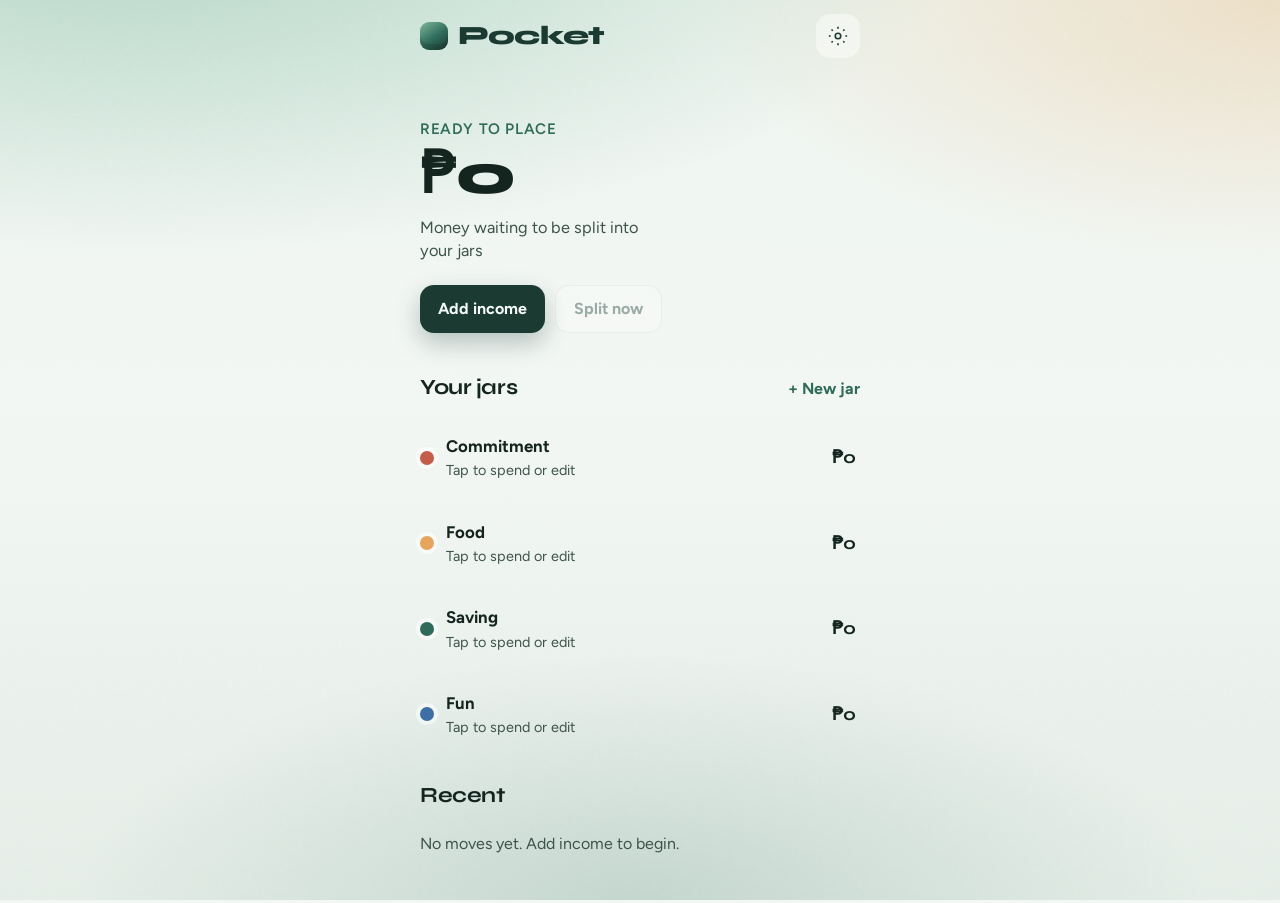
==== pocket/index.html @ 96107fcc "Add Pocket: mobile income splitter for jars (commitment, food, saving) Phone-first PWA that lets you" ====
<!DOCTYPE html>
<html lang="en">
<head>
  <meta charset="UTF-8" />
  <meta name="viewport" content="width=device-width, initial-scale=1, viewport-fit=cover" />
  <meta name="theme-color" content="#1a3a32" />
  <meta name="apple-mobile-web-app-capable" content="yes" />
  <meta name="apple-mobile-web-app-status-bar-style" content="black-translucent" />
  <meta name="description" content="Pocket — split your income into commitments, food, savings, and more." />
  <link rel="manifest" href="manifest.json" />
  <link rel="icon" href="icons/icon.svg" type="image/svg+xml" />
  <link rel="apple-touch-icon" href="icons/icon-180.png" />
  <link rel="preconnect" href="https://fonts.googleapis.com" />
  <link rel="preconnect" href="https://fonts.gstatic.com" crossorigin />
  <link href="https://fonts.googleapis.com/css2?family=Figtree:wght@400;500;600;700&family=Syne:wght@600;700;800&display=swap" rel="stylesheet" />
  <link rel="stylesheet" href="css/styles.css" />
  <title>Pocket</title>
</head>
<body>
  <div class="atmosphere" aria-hidden="true"></div>

  <header class="topbar">
    <div class="brand">
      <span class="brand-mark" aria-hidden="true"></span>
      <h1 class="brand-name">Pocket</h1>
    </div>
    <button type="button" class="icon-btn" id="btn-settings" aria-label="Settings">
      <svg width="22" height="22" viewBox="0 0 24 24" fill="none" stroke="currentColor" stroke-width="1.75">
        <circle cx="12" cy="12" r="3"/>
        <path d="M12 2v2M12 20v2M4.9 4.9l1.4 1.4M17.7 17.7l1.4 1.4M2 12h2M20 12h2M4.9 19.1l1.4-1.4M17.7 6.3l1.4-1.4"/>
      </svg>
    </button>
  </header>

  <main class="shell">
    <!-- HOME -->
    <section id="view-home" class="view is-active">
      <div class="hero">
        <p class="hero-label">Ready to place</p>
        <p class="hero-amount" id="unallocated-display">₱0</p>
        <p class="hero-sub">Money waiting to be split into your jars</p>
        <div class="hero-actions">
          <button type="button" class="btn btn-primary" id="btn-add-income">Add income</button>
          <button type="button" class="btn btn-ghost" id="btn-allocate" disabled>Split now</button>
        </div>
      </div>

      <section class="jars-section" aria-labelledby="jars-heading">
        <div class="section-head">
          <h2 id="jars-heading">Your jars</h2>
          <button type="button" class="text-btn" id="btn-add-jar">+ New jar</button>
        </div>
        <ul class="jar-list" id="jar-list"></ul>
      </section>

      <section class="activity-section" aria-labelledby="activity-heading">
        <div class="section-head">
          <h2 id="activity-heading">Recent</h2>
        </div>
        <ul class="activity-list" id="activity-list"></ul>
      </section>
    </section>

    <!-- ADD INCOME -->
    <section id="view-income" class="view">
      <button type="button" class="back-btn" data-back="home">← Back</button>
      <h2 class="view-title">Add income</h2>
      <p class="view-sub">Paycheck, side hustle, gift — drop it in first, then split.</p>
      <form id="form-income" class="stack-form">
        <label class="field">
          <span>Amount</span>
          <input type="number" id="income-amount" inputmode="decimal" min="0.01" step="0.01" placeholder="0.00" required />
        </label>
        <label class="field">
          <span>Note <em>(optional)</em></span>
          <input type="text" id="income-note" maxlength="80" placeholder="e.g. Mid-month salary" />
        </label>
        <button type="submit" class="btn btn-primary btn-block">Add to Pocket</button>
      </form>
    </section>

    <!-- ALLOCATE -->
    <section id="view-allocate" class="view">
      <button type="button" class="back-btn" data-back="home">← Back</button>
      <h2 class="view-title">Split money</h2>
      <p class="view-sub">Move from ready-to-place into your jars. Leave some unallocated if you want.</p>
      <p class="alloc-remaining">Still to place: <strong id="alloc-remaining">₱0</strong></p>
      <form id="form-allocate" class="stack-form">
        <div id="allocate-fields"></div>
        <button type="submit" class="btn btn-primary btn-block">Confirm split</button>
      </form>
      <button type="button" class="text-btn evenly" id="btn-split-evenly">Split evenly across jars</button>
    </section>

    <!-- JAR DETAIL -->
    <section id="view-jar" class="view">
      <button type="button" class="back-btn" data-back="home">← Back</button>
      <div class="jar-hero">
        <span class="jar-swatch" id="jar-detail-swatch"></span>
        <h2 class="view-title" id="jar-detail-name">Jar</h2>
        <p class="jar-balance" id="jar-detail-balance">₱0</p>
      </div>
      <div class="hero-actions">
        <button type="button" class="btn btn-primary" id="btn-spend">Log spend</button>
        <button type="button" class="btn btn-ghost" id="btn-edit-jar">Edit jar</button>
      </div>
      <ul class="activity-list" id="jar-activity-list"></ul>
    </section>

    <!-- SPEND -->
    <section id="view-spend" class="view">
      <button type="button" class="back-btn" data-back="jar">← Back</button>
      <h2 class="view-title">Log spend</h2>
      <p class="view-sub" id="spend-from-label">From jar</p>
      <form id="form-spend" class="stack-form">
        <label class="field">
          <span>Amount</span>
          <input type="number" id="spend-amount" inputmode="decimal" min="0.01" step="0.01" placeholder="0.00" required />
        </label>
        <label class="field">
          <span>What for <em>(optional)</em></span>
          <input type="text" id="spend-note" maxlength="80" placeholder="e.g. Groceries" />
        </label>
        <button type="submit" class="btn btn-primary btn-block">Record spend</button>
      </form>
    </section>

    <!-- EDIT / NEW JAR -->
    <section id="view-jar-form" class="view">
      <button type="button" class="back-btn" data-back="home">← Back</button>
      <h2 class="view-title" id="jar-form-title">New jar</h2>
      <form id="form-jar" class="stack-form">
        <input type="hidden" id="jar-edit-id" value="" />
        <label class="field">
          <span>Name</span>
          <input type="text" id="jar-name" maxlength="40" placeholder="e.g. Commitment" required />
        </label>
        <fieldset class="field color-field">
          <legend>Color</legend>
          <div class="color-picks" id="color-picks"></div>
        </fieldset>
        <button type="submit" class="btn btn-primary btn-block">Save jar</button>
        <button type="button" class="btn btn-danger btn-block is-hidden" id="btn-delete-jar">Delete jar</button>
      </form>
    </section>

    <!-- SETTINGS -->
    <section id="view-settings" class="view">
      <button type="button" class="back-btn" data-back="home">← Back</button>
      <h2 class="view-title">Settings</h2>
      <form id="form-settings" class="stack-form">
        <label class="field">
          <span>Currency symbol</span>
          <input type="text" id="currency-symbol" maxlength="3" placeholder="₱" />
        </label>
        <button type="submit" class="btn btn-primary btn-block">Save</button>
      </form>
      <div class="settings-block">
        <h3>On your phone</h3>
        <p>Open this page in Safari or Chrome, then use <strong>Add to Home Screen</strong>. Pocket works offline after the first visit.</p>
      </div>
      <button type="button" class="btn btn-danger btn-block" id="btn-reset">Reset all data</button>
    </section>
  </main>

  <div id="toast" class="toast" role="status" aria-live="polite"></div>

  <script src="js/app.js"></script>
</body>
</html>
---- pocket/css/styles.css ----
:root {
  --ink: #14241f;
  --ink-soft: #3d534b;
  --paper: #f3f7f4;
  --paper-2: #e7efe9;
  --leaf: #1a3a32;
  --leaf-mid: #2f6b5a;
  --mint: #7eb89f;
  --sun: #e8a45a;
  --coral: #c45c4a;
  --line: rgba(20, 36, 31, 0.12);
  --shadow: 0 18px 40px rgba(20, 36, 31, 0.12);
  --radius: 18px;
  --safe-top: env(safe-area-inset-top, 0px);
  --safe-bottom: env(safe-area-inset-bottom, 0px);
  --font-display: "Syne", sans-serif;
  --font-body: "Figtree", sans-serif;
}

*,
*::before,
*::after {
  box-sizing: border-box;
}

html {
  -webkit-text-size-adjust: 100%;
}

body {
  margin: 0;
  min-height: 100dvh;
  font-family: var(--font-body);
  color: var(--ink);
  background: var(--paper);
  line-height: 1.45;
  overflow-x: hidden;
}

button,
input {
  font: inherit;
  color: inherit;
}

button {
  cursor: pointer;
  border: 0;
  background: none;
}

.atmosphere {
  position: fixed;
  inset: 0;
  z-index: -1;
  background:
    radial-gradient(120% 70% at 10% -10%, rgba(126, 184, 159, 0.55), transparent 55%),
    radial-gradient(90% 60% at 100% 0%, rgba(232, 164, 90, 0.28), transparent 50%),
    radial-gradient(80% 50% at 50% 100%, rgba(47, 107, 90, 0.18), transparent 55%),
    linear-gradient(180deg, #eef5f0 0%, var(--paper) 45%, #e4ede7 100%);
}

.atmosphere::after {
  content: "";
  position: absolute;
  inset: 0;
  opacity: 0.35;
  background-image: url("data:image/svg+xml,%3Csvg viewBox='0 0 200 200' xmlns='http://www.w3.org/2000/svg'%3E%3Cfilter id='n'%3E%3CfeTurbulence type='fractalNoise' baseFrequency='0.9' numOctaves='3' stitchTiles='stitch'/%3E%3C/filter%3E%3Crect width='100%25' height='100%25' filter='url(%23n)' opacity='0.45'/%3E%3C/svg%3E");
  pointer-events: none;
  mix-blend-mode: soft-light;
}

.topbar {
  display: flex;
  align-items: center;
  justify-content: space-between;
  padding: calc(14px + var(--safe-top)) 20px 8px;
  max-width: 480px;
  margin: 0 auto;
}

.brand {
  display: flex;
  align-items: center;
  gap: 10px;
}

.brand-mark {
  width: 28px;
  height: 28px;
  border-radius: 9px;
  background:
    linear-gradient(145deg, var(--mint), var(--leaf-mid) 55%, var(--leaf));
  box-shadow: inset 0 -6px 0 rgba(0, 0, 0, 0.12);
  animation: mark-breathe 4.5s ease-in-out infinite;
}

.brand-name {
  margin: 0;
  font-family: var(--font-display);
  font-weight: 800;
  font-size: 1.65rem;
  letter-spacing: -0.03em;
  color: var(--leaf);
}

.icon-btn {
  width: 44px;
  height: 44px;
  display: grid;
  place-items: center;
  border-radius: 14px;
  color: var(--leaf);
  background: rgba(255, 255, 255, 0.45);
  backdrop-filter: blur(8px);
  transition: transform 0.2s ease, background 0.2s ease;
}

.icon-btn:active {
  transform: scale(0.94);
}

.shell {
  max-width: 480px;
  margin: 0 auto;
  padding: 8px 20px calc(32px + var(--safe-bottom));
}

.view {
  display: none;
  animation: rise 0.35s ease both;
}

.view.is-active {
  display: block;
}

.hero {
  padding: 28px 0 8px;
  text-align: left;
}

.hero-label {
  margin: 0 0 6px;
  font-size: 0.95rem;
  font-weight: 600;
  letter-spacing: 0.04em;
  text-transform: uppercase;
  color: var(--leaf-mid);
}

.hero-amount {
  margin: 0;
  font-family: var(--font-display);
  font-size: clamp(2.8rem, 12vw, 3.6rem);
  font-weight: 800;
  letter-spacing: -0.04em;
  line-height: 1;
  color: var(--ink);
  animation: amount-in 0.5s cubic-bezier(0.2, 0.8, 0.2, 1) both;
}

.hero-sub {
  margin: 12px 0 0;
  max-width: 22ch;
  color: var(--ink-soft);
  font-size: 1.02rem;
}

.hero-actions {
  display: flex;
  gap: 10px;
  margin-top: 22px;
  flex-wrap: wrap;
}

.btn {
  display: inline-flex;
  align-items: center;
  justify-content: center;
  min-height: 48px;
  padding: 0 18px;
  border-radius: 14px;
  font-weight: 700;
  transition: transform 0.15s ease, opacity 0.15s ease, background 0.2s ease;
}

.btn:active {
  transform: scale(0.97);
}

.btn:disabled {
  opacity: 0.4;
  pointer-events: none;
}

.btn-primary {
  background: var(--leaf);
  color: #f4faf7;
  box-shadow: 0 10px 24px rgba(26, 58, 50, 0.28);
}

.btn-ghost {
  background: rgba(255, 255, 255, 0.55);
  color: var(--leaf);
  border: 1px solid var(--line);
}

.btn-danger {
  background: rgba(196, 92, 74, 0.12);
  color: var(--coral);
}

.btn-block {
  width: 100%;
}

.text-btn {
  font-weight: 700;
  color: var(--leaf-mid);
  padding: 8px 0;
}

.text-btn.evenly {
  display: block;
  width: 100%;
  text-align: center;
  margin-top: 8px;
}

.section-head {
  display: flex;
  align-items: baseline;
  justify-content: space-between;
  margin: 28px 0 12px;
}

.section-head h2,
.view-title {
  margin: 0;
  font-family: var(--font-display);
  font-size: 1.35rem;
  font-weight: 700;
  letter-spacing: -0.02em;
}

.view-title {
  font-size: 1.7rem;
  margin-top: 8px;
}

.view-sub {
  margin: 8px 0 20px;
  color: var(--ink-soft);
}

.back-btn {
  font-weight: 600;
  color: var(--leaf-mid);
  padding: 4px 0;
}

.jar-list,
.activity-list {
  list-style: none;
  margin: 0;
  padding: 0;
  display: grid;
  gap: 10px;
}

.jar-item {
  display: grid;
  grid-template-columns: auto 1fr auto;
  gap: 12px;
  align-items: center;
  width: 100%;
  text-align: left;
  padding: 14px 4px 14px 0;
  border-bottom: 1px solid var(--line);
  animation: rise 0.4s ease both;
}

.jar-item:last-child {
  border-bottom: 0;
}

.jar-dot {
  width: 14px;
  height: 14px;
  border-radius: 50%;
  box-shadow: 0 0 0 4px rgba(255, 255, 255, 0.5);
}

.jar-meta strong {
  display: block;
  font-size: 1.05rem;
}

.jar-meta span {
  color: var(--ink-soft);
  font-size: 0.9rem;
}

.jar-amt {
  font-family: var(--font-display);
  font-weight: 700;
  font-size: 1.1rem;
}

.activity-item {
  display: flex;
  justify-content: space-between;
  gap: 12px;
  padding: 12px 0;
  border-bottom: 1px solid var(--line);
}

.activity-item:last-child {
  border-bottom: 0;
}

.activity-item .left strong {
  display: block;
}

.activity-item .left span {
  color: var(--ink-soft);
  font-size: 0.88rem;
}

.activity-item .right {
  text-align: right;
  font-weight: 700;
  white-space: nowrap;
}

.activity-item .pos {
  color: var(--leaf-mid);
}

.activity-item .neg {
  color: var(--coral);
}

.empty {
  color: var(--ink-soft);
  padding: 8px 0 16px;
}

.stack-form {
  display: grid;
  gap: 16px;
}

.field {
  display: grid;
  gap: 8px;
}

.field span,
.field legend {
  font-weight: 600;
  font-size: 0.92rem;
}

.field em {
  font-style: normal;
  font-weight: 500;
  color: var(--ink-soft);
}

.field input {
  width: 100%;
  min-height: 52px;
  padding: 0 16px;
  border-radius: 14px;
  border: 1px solid var(--line);
  background: rgba(255, 255, 255, 0.72);
  outline: none;
  transition: border-color 0.2s ease, box-shadow 0.2s ease;
}

.field input:focus {
  border-color: var(--mint);
  box-shadow: 0 0 0 4px rgba(126, 184, 159, 0.25);
}

.alloc-remaining {
  margin: 0 0 16px;
  padding: 12px 14px;
  border-radius: 12px;
  background: rgba(255, 255, 255, 0.55);
  border: 1px dashed var(--line);
}

.alloc-row {
  display: grid;
  grid-template-columns: 1fr 120px;
  gap: 10px;
  align-items: end;
  margin-bottom: 12px;
}

.alloc-row .name {
  display: flex;
  align-items: center;
  gap: 8px;
  font-weight: 600;
  padding-bottom: 14px;
}

.jar-hero {
  margin: 12px 0 8px;
}

.jar-swatch {
  display: inline-block;
  width: 18px;
  height: 18px;
  border-radius: 50%;
  margin-bottom: 10px;
}

.jar-balance {
  margin: 6px 0 0;
  font-family: var(--font-display);
  font-size: 2.4rem;
  font-weight: 800;
  letter-spacing: -0.03em;
}

.color-picks {
  display: flex;
  flex-wrap: wrap;
  gap: 10px;
}

.color-pick {
  width: 40px;
  height: 40px;
  border-radius: 50%;
  border: 3px solid transparent;
  transition: transform 0.15s ease, border-color 0.15s ease;
}

.color-pick.is-selected {
  border-color: var(--ink);
  transform: scale(1.08);
}

.color-field {
  border: 0;
  padding: 0;
  margin: 0;
}

.settings-block {
  margin: 28px 0 20px;
  padding-top: 8px;
}

.settings-block h3 {
  margin: 0 0 8px;
  font-family: var(--font-display);
}

.settings-block p {
  margin: 0;
  color: var(--ink-soft);
}

.is-hidden {
  display: none !important;
}

.toast {
  position: fixed;
  left: 50%;
  bottom: calc(24px + var(--safe-bottom));
  transform: translateX(-50%) translateY(20px);
  max-width: min(90vw, 360px);
  padding: 12px 18px;
  border-radius: 999px;
  background: var(--leaf);
  color: #f4faf7;
  font-weight: 600;
  opacity: 0;
  pointer-events: none;
  transition: opacity 0.25s ease, transform 0.25s ease;
  z-index: 40;
}

.toast.is-on {
  opacity: 1;
  transform: translateX(-50%) translateY(0);
}

@keyframes rise {
  from {
    opacity: 0;
    transform: translateY(10px);
  }
  to {
    opacity: 1;
    transform: translateY(0);
  }
}

@keyframes amount-in {
  from {
    opacity: 0;
    transform: translateY(12px) scale(0.98);
  }
  to {
    opacity: 1;
    transform: none;
  }
}

@keyframes mark-breathe {
  0%,
  100% {
    transform: scale(1);
  }
  50% {
    transform: scale(1.06);
  }
}

@media (min-width: 720px) {
  .shell {
    padding-top: 12px;
  }

  .hero {
    padding-top: 40px;
  }
}
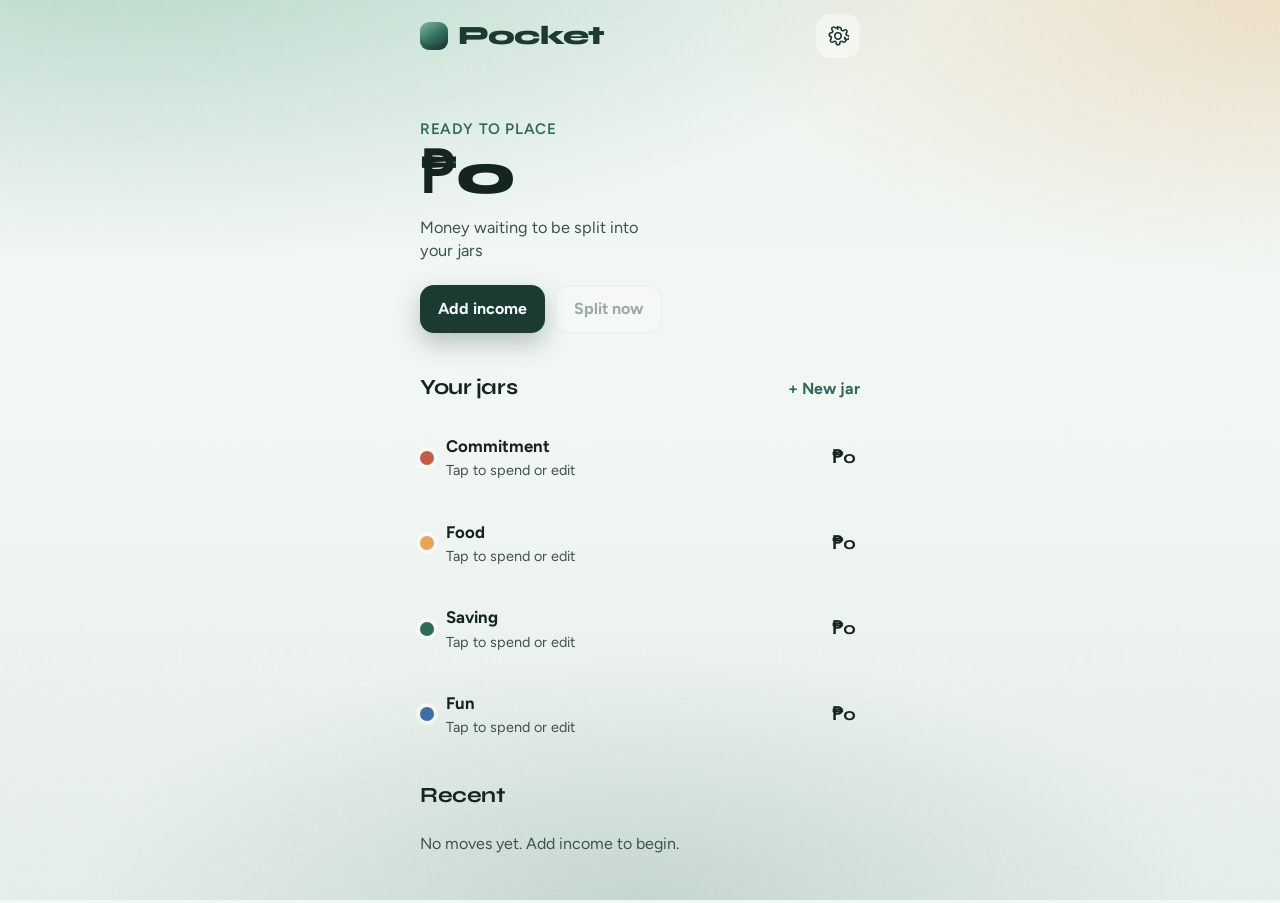
==== commit c651d119: "Fix Pocket view transitions and settings icon clarity Restart screen enter animation reliably, use a" ====
--- a/pocket/index.html
+++ b/pocket/index.html
@@ -4,6 +4,7 @@
   <meta charset="UTF-8" />
   <meta name="viewport" content="width=device-width, initial-scale=1, viewport-fit=cover" />
   <meta name="theme-color" content="#1a3a32" />
+  <meta name="mobile-web-app-capable" content="yes" />
   <meta name="apple-mobile-web-app-capable" content="yes" />
   <meta name="apple-mobile-web-app-status-bar-style" content="black-translucent" />
   <meta name="description" content="Pocket — split your income into commitments, food, savings, and more." />
@@ -25,9 +26,9 @@
       <h1 class="brand-name">Pocket</h1>
     </div>
     <button type="button" class="icon-btn" id="btn-settings" aria-label="Settings">
-      <svg width="22" height="22" viewBox="0 0 24 24" fill="none" stroke="currentColor" stroke-width="1.75">
-        <circle cx="12" cy="12" r="3"/>
-        <path d="M12 2v2M12 20v2M4.9 4.9l1.4 1.4M17.7 17.7l1.4 1.4M2 12h2M20 12h2M4.9 19.1l1.4-1.4M17.7 6.3l1.4-1.4"/>
+      <svg width="22" height="22" viewBox="0 0 24 24" fill="none" stroke="currentColor" stroke-width="1.75" stroke-linejoin="round">
+        <path d="M12 15.5a3.5 3.5 0 1 0 0-7 3.5 3.5 0 0 0 0 7Z"/>
+        <path d="M19.4 13.5a1.7 1.7 0 0 0 .34 1.87l.06.06a2 2 0 1 1-2.83 2.83l-.06-.06a1.7 1.7 0 0 0-1.87-.34 1.7 1.7 0 0 0-1 1.55V19.5a2 2 0 1 1-4 0v-.09a1.7 1.7 0 0 0-1-1.55 1.7 1.7 0 0 0-1.87.34l-.06.06a2 2 0 1 1-2.83-2.83l.06-.06a1.7 1.7 0 0 0 .34-1.87 1.7 1.7 0 0 0-1.55-1H4.5a2 2 0 1 1 0-4h.09a1.7 1.7 0 0 0 1.55-1 1.7 1.7 0 0 0-.34-1.87l-.06-.06a2 2 0 1 1 2.83-2.83l.06.06a1.7 1.7 0 0 0 1.87.34h.01a1.7 1.7 0 0 0 1-1.55V4.5a2 2 0 1 1 4 0v.09a1.7 1.7 0 0 0 1 1.55 1.7 1.7 0 0 0 1.87-.34l.06-.06a2 2 0 1 1 2.83 2.83l-.06.06a1.7 1.7 0 0 0-.34 1.87v.01a1.7 1.7 0 0 0 1.55 1h.09a2 2 0 1 1 0 4h-.09a1.7 1.7 0 0 0-1.55 1Z"/>
       </svg>
     </button>
   </header>
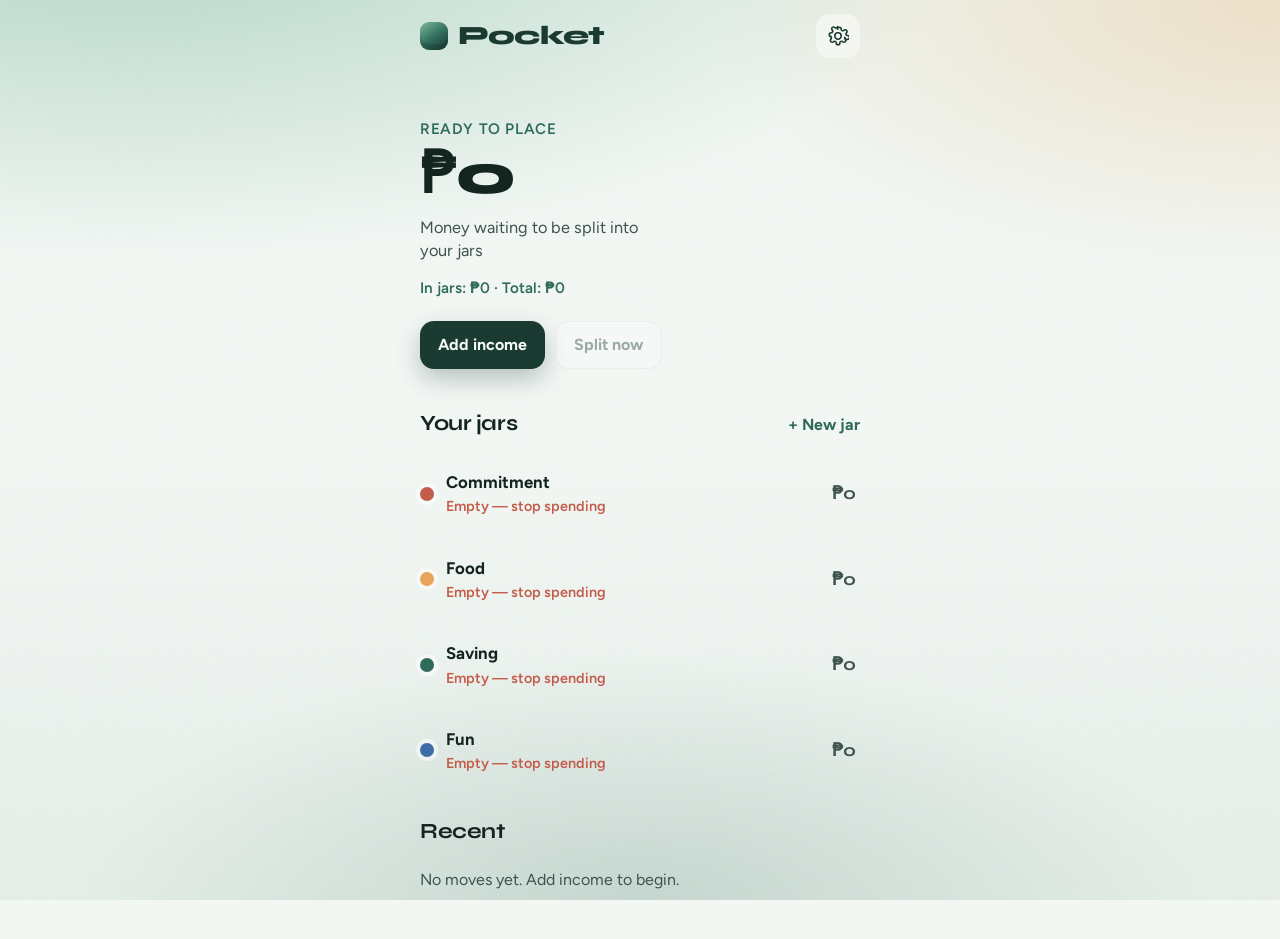
==== commit bf601b12: "Strengthen Pocket overspend guards and % split plans Add paycheck percentage plans, live spend remai" ====
--- a/pocket/index.html
+++ b/pocket/index.html
@@ -40,6 +40,7 @@
         <p class="hero-label">Ready to place</p>
         <p class="hero-amount" id="unallocated-display">₱0</p>
         <p class="hero-sub">Money waiting to be split into your jars</p>
+        <p class="hero-total" id="total-overview">In jars: ₱0 · Total: ₱0</p>
         <div class="hero-actions">
           <button type="button" class="btn btn-primary" id="btn-add-income">Add income</button>
           <button type="button" class="btn btn-ghost" id="btn-allocate" disabled>Split now</button>
@@ -90,7 +91,10 @@
         <div id="allocate-fields"></div>
         <button type="submit" class="btn btn-primary btn-block">Confirm split</button>
       </form>
-      <button type="button" class="text-btn evenly" id="btn-split-evenly">Split evenly across jars</button>
+      <div class="split-actions">
+        <button type="button" class="text-btn" id="btn-apply-plan">Apply my % plan</button>
+        <button type="button" class="text-btn" id="btn-split-evenly">Split evenly</button>
+      </div>
     </section>
 
     <!-- JAR DETAIL -->
@@ -118,11 +122,12 @@
           <span>Amount</span>
           <input type="number" id="spend-amount" inputmode="decimal" min="0.01" step="0.01" placeholder="0.00" required />
         </label>
+        <p class="spend-guard" id="spend-guard" aria-live="polite">Available in this jar</p>
         <label class="field">
           <span>What for <em>(optional)</em></span>
           <input type="text" id="spend-note" maxlength="80" placeholder="e.g. Groceries" />
         </label>
-        <button type="submit" class="btn btn-primary btn-block">Record spend</button>
+        <button type="submit" class="btn btn-primary btn-block" id="btn-record-spend">Record spend</button>
       </form>
     </section>
 
@@ -154,6 +159,12 @@
           <span>Currency symbol</span>
           <input type="text" id="currency-symbol" maxlength="3" placeholder="₱" />
         </label>
+        <div class="settings-block plan-block">
+          <h3>Split plan (%)</h3>
+          <p>When you get paid, apply these percentages so each jar gets its share and you don’t overspend elsewhere.</p>
+          <div id="plan-fields" class="plan-fields"></div>
+          <p class="plan-total" id="plan-total">Total: 0%</p>
+        </div>
         <button type="submit" class="btn btn-primary btn-block">Save</button>
       </form>
       <div class="settings-block">
--- a/pocket/css/styles.css
+++ b/pocket/css/styles.css
@@ -167,6 +167,13 @@
   font-size: 1.02rem;
 }
 
+.hero-total {
+  margin: 14px 0 0;
+  font-size: 0.95rem;
+  font-weight: 600;
+  color: var(--leaf-mid);
+}
+
 .hero-actions {
   display: flex;
   gap: 10px;
@@ -221,11 +228,16 @@
   padding: 8px 0;
 }
 
-.text-btn.evenly {
-  display: block;
-  width: 100%;
+.split-actions {
+  display: flex;
+  justify-content: space-between;
+  gap: 12px;
+  margin-top: 8px;
+}
+
+.split-actions .text-btn {
+  flex: 1;
   text-align: center;
-  margin-top: 8px;
 }
 
 .section-head {
@@ -300,6 +312,15 @@
 .jar-meta span {
   color: var(--ink-soft);
   font-size: 0.9rem;
+}
+
+.jar-item.is-empty .jar-meta span {
+  color: var(--coral);
+  font-weight: 600;
+}
+
+.jar-item.is-empty .jar-amt {
+  color: var(--ink-soft);
 }
 
 .jar-amt {
@@ -408,6 +429,90 @@
   gap: 8px;
   font-weight: 600;
   padding-bottom: 14px;
+}
+
+.alloc-row .name small {
+  display: block;
+  font-weight: 500;
+  color: var(--ink-soft);
+  font-size: 0.82rem;
+}
+
+.spend-guard {
+  margin: -4px 0 0;
+  padding: 12px 14px;
+  border-radius: 12px;
+  background: rgba(255, 255, 255, 0.55);
+  border: 1px solid var(--line);
+  font-size: 0.95rem;
+  font-weight: 600;
+  color: var(--ink-soft);
+}
+
+.spend-guard.is-warn {
+  color: var(--coral);
+  border-color: rgba(196, 92, 74, 0.35);
+  background: rgba(196, 92, 74, 0.08);
+}
+
+.spend-guard.is-ok {
+  color: var(--leaf-mid);
+  border-color: rgba(47, 107, 90, 0.28);
+  background: rgba(47, 107, 90, 0.08);
+}
+
+.plan-block {
+  margin: 8px 0 0;
+  padding-top: 0;
+}
+
+.plan-fields {
+  display: grid;
+  gap: 10px;
+  margin-top: 14px;
+}
+
+.plan-row {
+  display: grid;
+  grid-template-columns: 1fr 72px auto;
+  gap: 8px;
+  align-items: center;
+  font-weight: 600;
+}
+
+.plan-row > span:first-child {
+  display: flex;
+  align-items: center;
+  gap: 8px;
+}
+
+.plan-row input {
+  width: 100%;
+  min-height: 44px;
+  padding: 0 10px;
+  border-radius: 12px;
+  border: 1px solid var(--line);
+  background: rgba(255, 255, 255, 0.72);
+  text-align: right;
+}
+
+.plan-unit {
+  color: var(--ink-soft);
+  font-weight: 600;
+}
+
+.plan-total {
+  margin: 10px 0 0;
+  font-weight: 700;
+  color: var(--ink-soft);
+}
+
+.plan-total.is-warn {
+  color: var(--coral);
+}
+
+.plan-total.is-ok {
+  color: var(--leaf-mid);
 }
 
 .jar-hero {
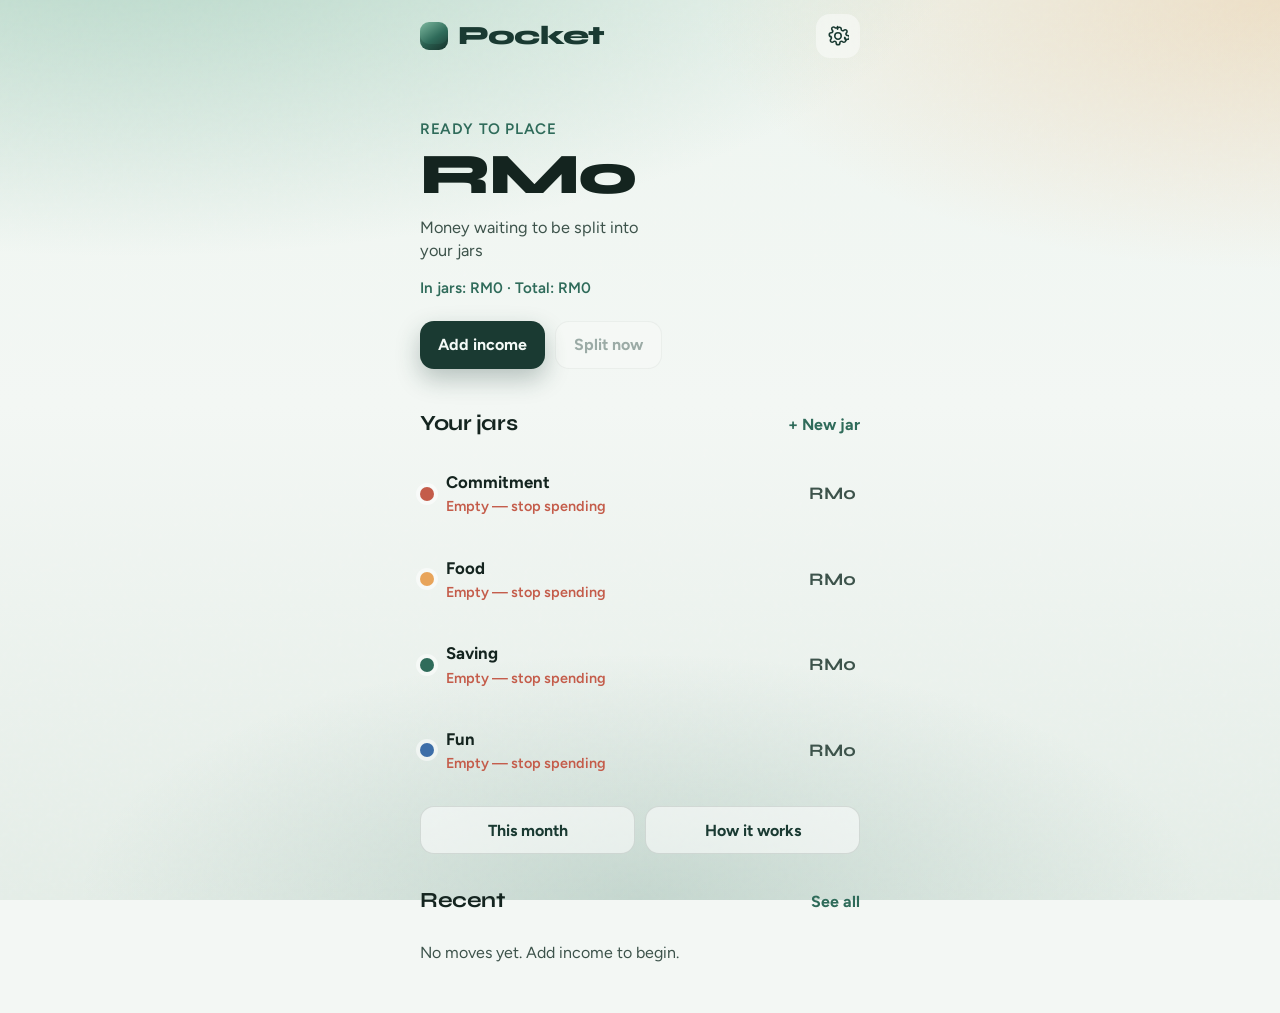
==== commit 97f4b3bc: "Prepare NWC4343 group project around Pocket Add transfers, monthly report, full history, JSON backup" ====
--- a/pocket/index.html
+++ b/pocket/index.html
@@ -38,9 +38,9 @@
     <section id="view-home" class="view is-active">
       <div class="hero">
         <p class="hero-label">Ready to place</p>
-        <p class="hero-amount" id="unallocated-display">₱0</p>
+        <p class="hero-amount" id="unallocated-display">RM0</p>
         <p class="hero-sub">Money waiting to be split into your jars</p>
-        <p class="hero-total" id="total-overview">In jars: ₱0 · Total: ₱0</p>
+        <p class="hero-total" id="total-overview">In jars: RM0 · Total: RM0</p>
         <div class="hero-actions">
           <button type="button" class="btn btn-primary" id="btn-add-income">Add income</button>
           <button type="button" class="btn btn-ghost" id="btn-allocate" disabled>Split now</button>
@@ -55,9 +55,15 @@
         <ul class="jar-list" id="jar-list"></ul>
       </section>
 
+      <div class="home-tools">
+        <button type="button" class="btn btn-ghost" id="btn-report">This month</button>
+        <button type="button" class="btn btn-ghost" id="btn-help">How it works</button>
+      </div>
+
       <section class="activity-section" aria-labelledby="activity-heading">
         <div class="section-head">
           <h2 id="activity-heading">Recent</h2>
+          <button type="button" class="text-btn" id="btn-history">See all</button>
         </div>
         <ul class="activity-list" id="activity-list"></ul>
       </section>
@@ -86,7 +92,7 @@
       <button type="button" class="back-btn" data-back="home">← Back</button>
       <h2 class="view-title">Split money</h2>
       <p class="view-sub">Move from ready-to-place into your jars. Leave some unallocated if you want.</p>
-      <p class="alloc-remaining">Still to place: <strong id="alloc-remaining">₱0</strong></p>
+      <p class="alloc-remaining">Still to place: <strong id="alloc-remaining">RM0</strong></p>
       <form id="form-allocate" class="stack-form">
         <div id="allocate-fields"></div>
         <button type="submit" class="btn btn-primary btn-block">Confirm split</button>
@@ -103,10 +109,11 @@
       <div class="jar-hero">
         <span class="jar-swatch" id="jar-detail-swatch"></span>
         <h2 class="view-title" id="jar-detail-name">Jar</h2>
-        <p class="jar-balance" id="jar-detail-balance">₱0</p>
+        <p class="jar-balance" id="jar-detail-balance">RM0</p>
       </div>
       <div class="hero-actions">
         <button type="button" class="btn btn-primary" id="btn-spend">Log spend</button>
+        <button type="button" class="btn btn-ghost" id="btn-transfer">Move money</button>
         <button type="button" class="btn btn-ghost" id="btn-edit-jar">Edit jar</button>
       </div>
       <ul class="activity-list" id="jar-activity-list"></ul>
@@ -131,6 +138,66 @@
       </form>
     </section>
 
+    <!-- TRANSFER -->
+    <section id="view-transfer" class="view">
+      <button type="button" class="back-btn" data-back="jar">← Back</button>
+      <h2 class="view-title">Move money</h2>
+      <p class="view-sub" id="transfer-from-label">From jar</p>
+      <form id="form-transfer" class="stack-form">
+        <label class="field">
+          <span>To jar</span>
+          <select id="transfer-to" required></select>
+        </label>
+        <label class="field">
+          <span>Amount</span>
+          <input type="number" id="transfer-amount" inputmode="decimal" min="0.01" step="0.01" placeholder="0.00" required />
+        </label>
+        <p class="spend-guard" id="transfer-guard" aria-live="polite">Available in this jar</p>
+        <button type="submit" class="btn btn-primary btn-block" id="btn-confirm-transfer">Move</button>
+      </form>
+    </section>
+
+    <!-- HISTORY -->
+    <section id="view-history" class="view">
+      <button type="button" class="back-btn" data-back="home">← Back</button>
+      <h2 class="view-title">All activity</h2>
+      <p class="view-sub">Every income, split, spend, and transfer on this phone.</p>
+      <div class="filter-row" id="history-filters">
+        <button type="button" class="chip is-on" data-filter="all">All</button>
+        <button type="button" class="chip" data-filter="income">Income</button>
+        <button type="button" class="chip" data-filter="allocate">Splits</button>
+        <button type="button" class="chip" data-filter="spend">Spends</button>
+        <button type="button" class="chip" data-filter="transfer">Moves</button>
+      </div>
+      <ul class="activity-list" id="history-list"></ul>
+    </section>
+
+    <!-- REPORT -->
+    <section id="view-report" class="view">
+      <button type="button" class="back-btn" data-back="home">← Back</button>
+      <h2 class="view-title">This month</h2>
+      <p class="view-sub" id="report-period">Monthly summary</p>
+      <div class="report-grid" id="report-summary"></div>
+      <h3 class="report-heading">Jar balances</h3>
+      <ul class="report-jars" id="report-jars"></ul>
+    </section>
+
+    <!-- HELP -->
+    <section id="view-help" class="view">
+      <button type="button" class="back-btn" data-back="home">← Back</button>
+      <h2 class="view-title">How Pocket works</h2>
+      <ol class="help-steps">
+        <li><strong>Add income</strong> — paycheck or extra cash lands in Ready to place.</li>
+        <li><strong>Split now</strong> — apply your % plan, split evenly, or type amounts into jars.</li>
+        <li><strong>Spend only from a jar</strong> — Pocket blocks the spend if that jar is empty or the amount is too high.</li>
+        <li><strong>Move money</strong> — shift leftover cash between jars without leaving Pocket.</li>
+      </ol>
+      <div class="settings-block">
+        <h3>NWC4343 · 0826</h3>
+        <p>Group project: a mobile income manager that separates money into commitments, food, saving, and other jars so you do not overspend.</p>
+      </div>
+    </section>
+
     <!-- EDIT / NEW JAR -->
     <section id="view-jar-form" class="view">
       <button type="button" class="back-btn" data-back="home">← Back</button>
@@ -157,7 +224,7 @@
       <form id="form-settings" class="stack-form">
         <label class="field">
           <span>Currency symbol</span>
-          <input type="text" id="currency-symbol" maxlength="3" placeholder="₱" />
+          <input type="text" id="currency-symbol" maxlength="3" placeholder="RM" />
         </label>
         <div class="settings-block plan-block">
           <h3>Split plan (%)</h3>
@@ -168,6 +235,17 @@
         <button type="submit" class="btn btn-primary btn-block">Save</button>
       </form>
       <div class="settings-block">
+        <h3>Backup</h3>
+        <p>Export a JSON file for your report appendix, or restore it on another phone. Data never leaves the device unless you save the file.</p>
+        <div class="hero-actions">
+          <button type="button" class="btn btn-ghost" id="btn-export">Export data</button>
+          <label class="btn btn-ghost file-btn">
+            Import
+            <input type="file" id="import-file" accept="application/json" hidden />
+          </label>
+        </div>
+      </div>
+      <div class="settings-block">
         <h3>On your phone</h3>
         <p>Open this page in Safari or Chrome, then use <strong>Add to Home Screen</strong>. Pocket works offline after the first visit.</p>
       </div>
--- a/pocket/css/styles.css
+++ b/pocket/css/styles.css
@@ -181,6 +181,139 @@
   flex-wrap: wrap;
 }
 
+.home-tools {
+  display: flex;
+  gap: 10px;
+  margin-top: 18px;
+}
+
+.home-tools .btn {
+  flex: 1;
+}
+
+.jar-bar {
+  height: 6px;
+  margin-top: 8px;
+  border-radius: 999px;
+  background: rgba(20, 36, 31, 0.08);
+  overflow: hidden;
+}
+
+.jar-bar > span {
+  display: block;
+  height: 100%;
+  border-radius: inherit;
+  min-width: 0;
+}
+
+.filter-row {
+  display: flex;
+  flex-wrap: wrap;
+  gap: 8px;
+  margin: 0 0 16px;
+}
+
+.chip {
+  min-height: 36px;
+  padding: 0 12px;
+  border-radius: 999px;
+  font-weight: 700;
+  font-size: 0.88rem;
+  background: rgba(255, 255, 255, 0.55);
+  color: var(--leaf);
+  border: 1px solid var(--line);
+}
+
+.chip.is-on {
+  background: var(--leaf);
+  color: #f4faf7;
+  border-color: transparent;
+}
+
+.report-grid {
+  display: grid;
+  grid-template-columns: 1fr 1fr;
+  gap: 10px;
+}
+
+.report-card {
+  padding: 14px;
+  border-radius: 16px;
+  background: rgba(255, 255, 255, 0.62);
+  border: 1px solid var(--line);
+}
+
+.report-card span {
+  display: block;
+  font-size: 0.82rem;
+  font-weight: 600;
+  color: var(--ink-soft);
+}
+
+.report-card strong {
+  display: block;
+  margin-top: 6px;
+  font-family: var(--font-display);
+  font-size: 1.25rem;
+}
+
+.report-heading {
+  margin: 28px 0 12px;
+  font-family: var(--font-display);
+  font-size: 1.15rem;
+}
+
+.report-jars {
+  list-style: none;
+  margin: 0;
+  padding: 0;
+  display: grid;
+  gap: 12px;
+}
+
+.report-jar {
+  padding-bottom: 10px;
+  border-bottom: 1px solid var(--line);
+}
+
+.report-jar .row {
+  display: flex;
+  justify-content: space-between;
+  gap: 12px;
+  font-weight: 600;
+}
+
+.help-steps {
+  margin: 0 0 8px;
+  padding-left: 20px;
+  display: grid;
+  gap: 12px;
+  color: var(--ink-soft);
+}
+
+.help-steps strong {
+  color: var(--ink);
+}
+
+.file-btn {
+  position: relative;
+}
+
+.field select {
+  width: 100%;
+  min-height: 52px;
+  padding: 0 16px;
+  border-radius: 14px;
+  border: 1px solid var(--line);
+  background: rgba(255, 255, 255, 0.72);
+  outline: none;
+}
+
+.field select:focus {
+  border-color: var(--mint);
+  box-shadow: 0 0 0 4px rgba(126, 184, 159, 0.25);
+}
+
 .btn {
   display: inline-flex;
   align-items: center;
